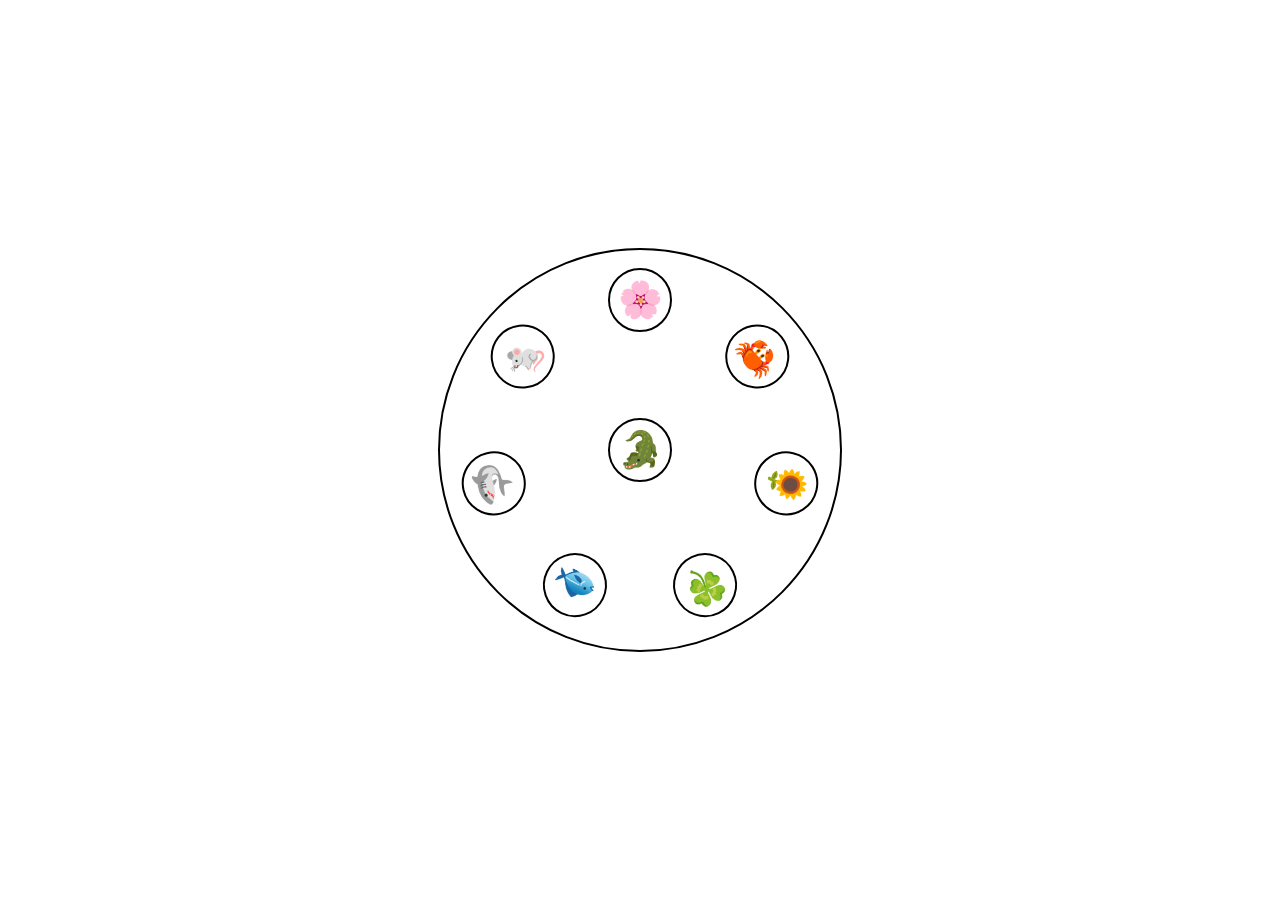
==== index.html @ b9d7c450 "initial" ====
<!DOCTYPE html>
<html lang="en">
<head>
    <meta charset="UTF-8">
    <meta name="viewport" content="width=device-width, initial-scale=1.0, maximum-scale=1.0, user-scalable=no">
    <meta name="apple-mobile-web-app-capable" content="yes">
    <!--    <link rel="apple-touch-icon" href="icon.png">-->
    <meta name="apple-mobile-web-app-status-bar-style" content="black-translucent">
    <meta name="apple-mobile-web-app-title" content="Jokkle">
    <title>Jokkle</title>
    <style>
        :root {
            color-scheme: light dark;
            font-size: max(10pt, min(4vh, 4vw));
            font-family: sans-serif;
        }

        body {
            touch-action: manipulation;
            -webkit-touch-callout: none; /* iOS Safari */
            -webkit-user-select: none; /* Safari */
            -moz-user-select: none; /* Old versions of Firefox */
            -ms-user-select: none; /* Internet Explorer/Edge */
            user-select: none;

            position: fixed;
            display: grid;
            /*grid-template-rows: 20dvh 80dvh;*/
            align-items: center;
            justify-items: center;
            height: 100dvh;
            width: 100dvw;
            margin: 0;
        }
        .circle {
            --radius: 150px;
            border: 2pt solid black;
            border-radius: 50%;

            position: relative;
            width: 400px;
            aspect-ratio: 1;
        }

        .itemSlot {
            --i: 0;

            position: absolute;
            top: 50%;
            left: 50%;

            width: 60px;
            aspect-ratio: 1;
            border-radius: 50%;
            border: 2pt solid black;
            display: grid;
            align-items: center;
            justify-items: center;

            transform:
                    translate(-50%, -50%)
                    rotate(calc(var(--i) * 360deg / 7))
                    translateY(calc(-1 * var(--radius)));
        }

        .itemSlot:nth-child(1) { --i: 0; }
        .itemSlot:nth-child(2) { --i: 1; }
        .itemSlot:nth-child(3) { --i: 2; }
        .itemSlot:nth-child(4) { --i: 3; }
        .itemSlot:nth-child(5) { --i: 4; }
        .itemSlot:nth-child(6) { --i: 5; }
        .itemSlot:nth-child(7) { --i: 6; }

        .centerSlot {
            top: 50%;
            left: 50%;
            transform: translate(-50%, -50%);
        }

        /*#cardTest {*/
        /*    border-radius: 50%;*/
        /*    border: 2pt solid black;*/

        /*    height: 500px;*/
        /*    width: 500px;*/
        /*}*/
        /*#cardTest > div {*/
        /*    position: absolute;*/
        /*    */
        /*}*/
    </style>
</head>
<body>
<div id="cardTest" class="circle">
    <div class="itemSlot"><div class="item">🌸</div></div>
    <div class="itemSlot"><div class="item">🦀</div></div>
    <div class="itemSlot"><div class="item">🌻</div></div>
    <div class="itemSlot"><div class="item">🍀</div></div>
    <div class="itemSlot"><div class="item">🐟</div></div>
    <div class="itemSlot"><div class="item">🦈</div></div>
    <div class="itemSlot"><div class="item">🐁</div></div>
    <div class="itemSlot centerSlot"><div class="item">🐊</div></div>
</div>
</body>
</html>
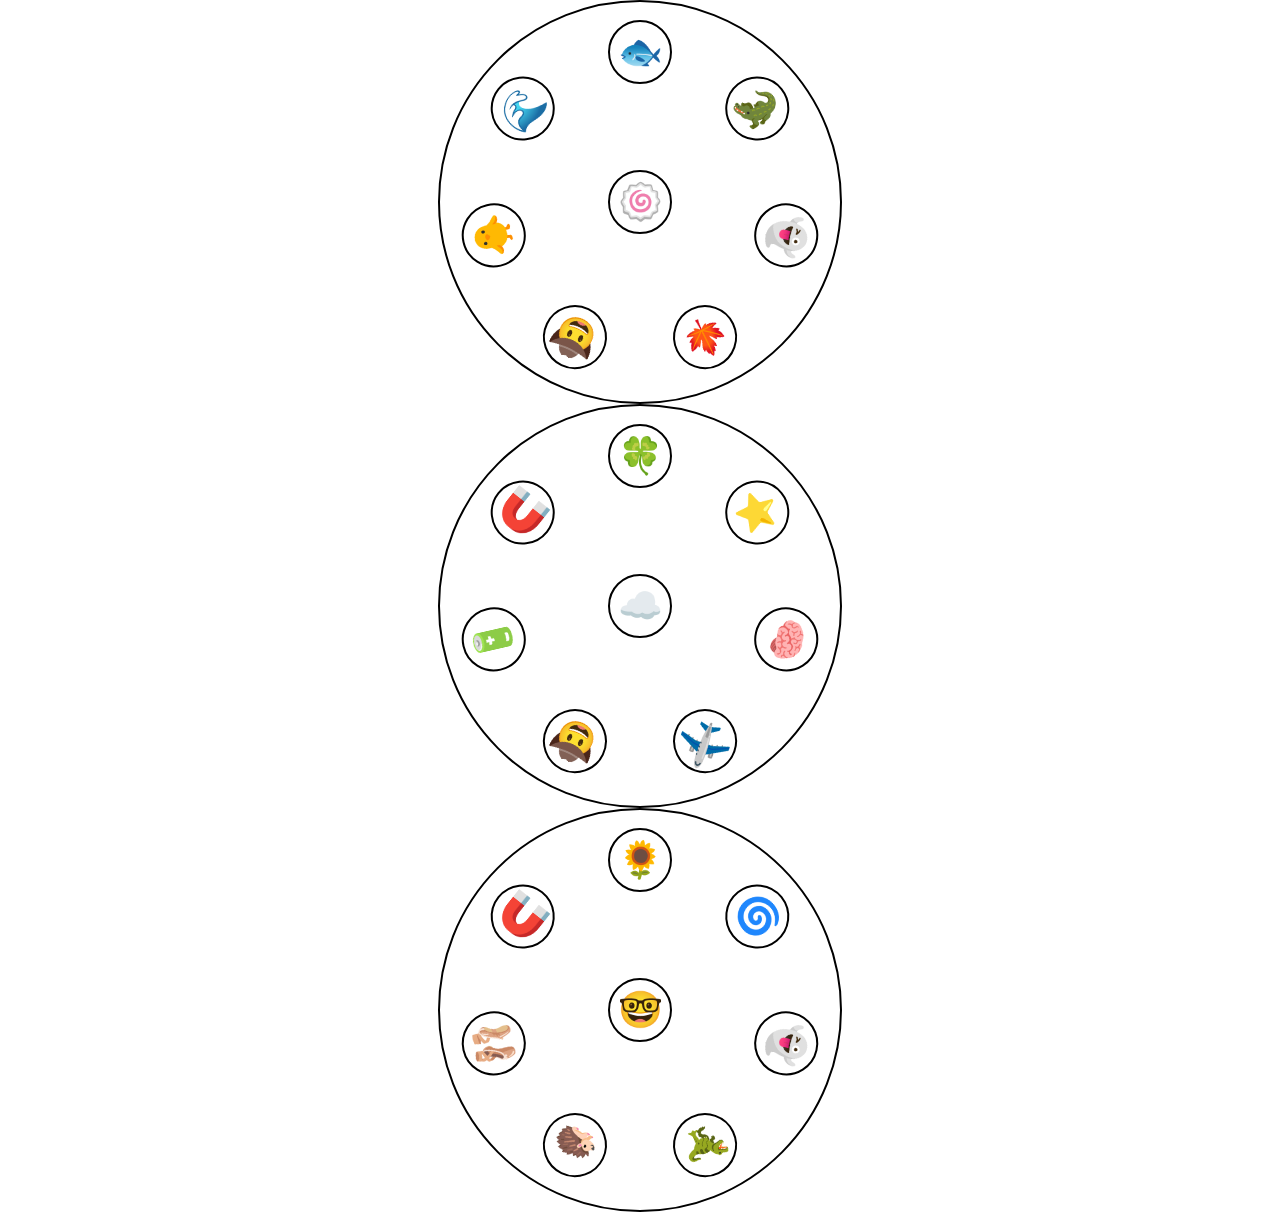
==== commit 03ac8111: "almost mvp" ====
--- a/index.html
+++ b/index.html
@@ -2,11 +2,11 @@
 <html lang="en">
 <head>
     <meta charset="UTF-8">
-    <meta name="viewport" content="width=device-width, initial-scale=1.0, maximum-scale=1.0, user-scalable=no">
-    <meta name="apple-mobile-web-app-capable" content="yes">
+    <meta content="width=device-width, initial-scale=1.0, maximum-scale=1.0, user-scalable=no" name="viewport">
+    <meta content="yes" name="apple-mobile-web-app-capable">
     <!--    <link rel="apple-touch-icon" href="icon.png">-->
-    <meta name="apple-mobile-web-app-status-bar-style" content="black-translucent">
-    <meta name="apple-mobile-web-app-title" content="Jokkle">
+    <meta content="black-translucent" name="apple-mobile-web-app-status-bar-style">
+    <meta content="Jokkle" name="apple-mobile-web-app-title">
     <title>Jokkle</title>
     <style>
         :root {
@@ -32,7 +32,8 @@
             width: 100dvw;
             margin: 0;
         }
-        .circle {
+
+        .cardSlot {
             --radius: 150px;
             border: 2pt solid black;
             border-radius: 50%;
@@ -57,19 +58,36 @@
             align-items: center;
             justify-items: center;
 
-            transform:
-                    translate(-50%, -50%)
-                    rotate(calc(var(--i) * 360deg / 7))
-                    translateY(calc(-1 * var(--radius)));
-        }
-
-        .itemSlot:nth-child(1) { --i: 0; }
-        .itemSlot:nth-child(2) { --i: 1; }
-        .itemSlot:nth-child(3) { --i: 2; }
-        .itemSlot:nth-child(4) { --i: 3; }
-        .itemSlot:nth-child(5) { --i: 4; }
-        .itemSlot:nth-child(6) { --i: 5; }
-        .itemSlot:nth-child(7) { --i: 6; }
+            transform: translate(-50%, -50%) rotate(calc(var(--i) * 360deg / 7)) translateY(calc(-1 * var(--radius)));
+        }
+
+        .itemSlot:nth-child(1) {
+            --i: 0;
+        }
+
+        .itemSlot:nth-child(2) {
+            --i: 1;
+        }
+
+        .itemSlot:nth-child(3) {
+            --i: 2;
+        }
+
+        .itemSlot:nth-child(4) {
+            --i: 3;
+        }
+
+        .itemSlot:nth-child(5) {
+            --i: 4;
+        }
+
+        .itemSlot:nth-child(6) {
+            --i: 5;
+        }
+
+        .itemSlot:nth-child(7) {
+            --i: 6;
+        }
 
         .centerSlot {
             top: 50%;
@@ -89,17 +107,305 @@
         /*    */
         /*}*/
     </style>
+    <script>
+        addEventListener("load", setup)
+        const cardCoordinate = {
+            A1: "🌷",
+            A2: "🎀",
+            A3: "🧠",
+            A4: "🐖",
+            A5: "🦩",
+            A6: "🩰",
+            A7: "💗",
+            A8: "🍥",
+
+            B1: "🦀",
+            B2: "🐞",
+            B3: "🍁",
+            B4: "🍄",
+            B5: "🚒",
+            B6: "🍓",
+            B7: "🧲",
+            B8: "🌹",
+
+            C1: "🌻",
+            C2: "⭐",
+            C3: "🎺",
+            C4: "🧸",
+            C5: "🦔",
+            C6: "🐥",
+            C7: "☀️",
+            C8: "💡",
+
+            D1: "🍀",
+            D2: "🐊",
+            D3: "🦎",
+            D4: "🦖",
+            D5: "🦆",
+            D6: "🔋",
+            D7: "🧪",
+            D8: "🐸",
+
+            E1: "🐟",
+            E2: "🌀",
+            E3: "❄️",
+            E4: "✈️",
+            E5: "🐋",
+            E6: "🪼",
+            E7: "🌊",
+            E8: "💎",
+
+            F1: "🦈",
+            F2: "📎",
+            F3: "👻",
+            F4: "🦴",
+            F5: "🐁",
+            F6: "🐧",
+            F7: "🦭",
+            F8: "☁️",
+
+            G1: "😴",
+            G2: "😭",
+            G3: "😜",
+            G4: "🥳",
+            G5: "🤠",
+            G6: "🥶",
+            G7: "😡",
+            G8: "🤓",
+
+            H0: "🦄"
+        }
+        const deckStructure = [
+            ["A1", "A2", "A3", "A4", "A5", "A6", "A7", "A8"],
+            ["B1", "G2", "D3", "C4", "F5", "E6", "B7", "A8"],
+            ["C1", "F2", "G3", "E4", "D5", "B6", "C7", "A8"],
+            ["D1", "E2", "C3", "G4", "B5", "F6", "D7", "A8"],
+            ["E1", "D2", "F3", "B3", "G5", "C6", "E7", "A8"],
+            ["F2", "C2", "B3", "D4", "E5", "G6", "F7", "A8"],
+            ["G1", "B2", "E3", "F4", "C5", "D6", "G7", "A8"],
+
+            ["A1", "B2", "B3", "B4", "B5", "B6", "B7", "B8"],
+            ["B1", "A2", "E3", "D4", "G5", "F6", "C7", "B8"],
+            ["C1", "G2", "A3", "F4", "E5", "C6", "D7", "B8"],
+            ["D1", "F2", "D3", "A4", "C5", "G6", "E7", "B8"],
+            ["E1", "E2", "G3", "C4", "A5", "D6", "F7", "B8"],
+            ["F1", "D2", "C3", "E4", "F5", "A6", "G7", "B8"],
+            ["G1", "C2", "F3", "G4", "D5", "E6", "A7", "B8"],
+
+            ["A1", "C2", "C3", "C4", "C5", "C6", "C7", "C8"],
+            ["B1", "B2", "F3", "E4", "A5", "G6", "D7", "C8"],
+            ["C1", "A2", "B3", "G4", "F5", "D6", "E7", "C8"],
+            ["D1", "G2", "E3", "B4", "D5", "A6", "F7", "C8"],
+            ["E1", "F2", "A3", "D4", "B5", "E6", "G7", "C8"],
+            ["F1", "E2", "D3", "F4", "G5", "B6", "A7", "C8"],
+            ["G1", "D2", "G3", "A4", "E5", "F6", "B7", "C8"],
+
+            ["A1", "D2", "D3", "D4", "D5", "D6", "D7", "D8"],
+            ["B1", "C2", "G3", "F4", "B5", "A6", "E7", "D8"],
+            ["C1", "B2", "C3", "A4", "G5", "E6", "F7", "D8"],
+            ["D1", "A2", "F3", "C4", "E5", "B6", "G7", "D8"],
+            ["E1", "G2", "B3", "E4", "C5", "F6", "A7", "D8"],
+            ["F1", "F2", "E3", "G4", "A5", "C6", "B7", "D8"],
+            ["G1", "E2", "A3", "B4", "F5", "G6", "C7", "D8"],
+
+            ["A1", "E2", "E3", "E4", "E5", "E6", "E7", "E8"],
+            ["B1", "D2", "A3", "G4", "C5", "B6", "F7", "E8"],
+            ["C1", "C2", "D3", "B4", "A5", "F6", "G7", "E8"],
+            ["D1", "B2", "G3", "D4", "F5", "C6", "A7", "E8"],
+            ["E1", "A2", "C3", "F4", "D5", "G6", "B7", "E8"],
+            ["F1", "G2", "F3", "A4", "B5", "D6", "C7", "E8"],
+            ["G1", "F2", "B3", "C4", "G5", "A6", "D7", "E8"],
+
+            ["A1", "F2", "F3", "F4", "F5", "F6", "F7", "F8"],
+            ["B1", "E2", "B3", "A4", "D5", "C6", "G7", "F8"],
+            ["C1", "D2", "E3", "C4", "B5", "G6", "A7", "F8"],
+            ["D1", "C2", "A3", "E4", "G5", "D6", "B7", "F8"],
+            ["E1", "B2", "D3", "G4", "E5", "A6", "C7", "F8"],
+            ["F1", "A2", "G3", "B4", "C5", "E6", "D7", "F8"],
+            ["G1", "G2", "C3", "D4", "A5", "B6", "E7", "F8"],
+
+            ["A1", "G2", "G3", "G4", "G5", "G6", "G7", "G8"],
+            ["B1", "F2", "C3", "B4", "E5", "D6", "A7", "G8"],
+            ["C1", "E2", "F3", "D4", "C5", "A6", "B7", "G8"],
+            ["D1", "D2", "B3", "F4", "A5", "E6", "C7", "G8"],
+            ["E1", "C2", "E3", "A4", "F5", "B6", "D7", "G8"],
+            ["F1", "B2", "A3", "C4", "D5", "F6", "E7", "G8"],
+            ["G1", "A2", "D3", "E4", "F5", "C6", "E7", "G8"],
+
+            ["A1", "B1", "C1", "D1", "E1", "F1", "G1", "H0"],
+            ["A2", "B2", "C2", "D2", "E2", "F2", "G2", "H0"],
+            ["A3", "B3", "C3", "D3", "E3", "F3", "G3", "H0"],
+            ["A4", "B4", "C4", "D4", "E4", "F4", "G4", "H0"],
+            ["A5", "B5", "C5", "D5", "E5", "F5", "G5", "H0"],
+            ["A6", "B6", "C6", "D6", "E6", "F6", "G6", "H0"],
+            ["A7", "B7", "C7", "D7", "E7", "F7", "G7", "H0"],
+            ["A8", "B8", "C8", "D8", "E8", "F8", "G8", "H0"]
+        ]
+
+        const playerCards = 5, playerCount = 2
+
+        let gameDeck = [], centerCard = [], players = []
+
+        function checkMatch() {
+            // For each card, check if there is a match with every other card. If there is not a match, report back.
+            deckStructure.forEach((card, index) => {
+                console.log("Checking card " + index)
+                if (!deckStructure.some(otherCard => otherCard.some(item => card.includes(item)))) console.log(card)
+            })
+        }
+
+        function shuffled(array) {
+            const clone = [...array];
+            for (let i = clone.length - 1; i > 0; i--) {
+                const j = Math.floor(Math.random() * (i + 1));
+                [clone[i], clone[j]] = [clone[j], clone[i]];
+            }
+            return clone;
+        }
+
+        function drawCard(fromDeck) {
+            return fromDeck.splice(-1, 1)[0]
+        }
+
+        function setup() {
+            //Shuffle deck
+            gameDeck = shuffled(deckStructure).map(card => card.map(key => cardCoordinate[key]))
+            //Draw card for center
+            centerCard = drawCard(gameDeck)
+            //Distribute cards to players
+            for (let i = 0; i < playerCount; i++) {
+                players.push(new Player(i + 1))
+                for (let j = 0; j < playerCards; j++) {
+                    players[i].deck.push(drawCard(gameDeck))
+                }
+            }
+
+            //Display center card
+            displayCard(centerCard, document.getElementById("center"))
+            //Display player cards
+            players.forEach(player => displayCard(drawCard(player.deck), player.cardSlot))
+        }
+
+        function displayCard(card, slot) { //Render the specified card in the specified location
+            const itemSlots = [...slot.children];
+            console.log(card)
+            itemSlots.forEach((slot, index) => slot.innerText = card[index])
+        }
+
+        class Player {
+            constructor(id) {
+                this.deck = []
+                //Populate the player deck
+                for (let i = 0; i < playerCards; i++) {
+                    this.deck.push(drawCard(gameDeck))
+                }
+                this.card = []
+                this.id = id
+                this.cardSlot = document.getElementById("player" + this.id)
+                // Add touch targets
+                this.itemSlots = [...this.cardSlot.children];
+                this.itemSlots.forEach(div => div.addEventListener("pointerdown", () => this.pressedItem(div)))
+            }
+
+            pressedItem(item) {
+                //check if the item pressed matches any on the center card
+                console.log(item.innerText)
+                // If it does match, place the player card in the center and draw a new card from the player deck
+                if (centerCard.some((emoji) => emoji === item.innerText)) {
+
+                }
+            }
+        }
+    </script>
 </head>
 <body>
-<div id="cardTest" class="circle">
-    <div class="itemSlot"><div class="item">🌸</div></div>
-    <div class="itemSlot"><div class="item">🦀</div></div>
-    <div class="itemSlot"><div class="item">🌻</div></div>
-    <div class="itemSlot"><div class="item">🍀</div></div>
-    <div class="itemSlot"><div class="item">🐟</div></div>
-    <div class="itemSlot"><div class="item">🦈</div></div>
-    <div class="itemSlot"><div class="item">🐁</div></div>
-    <div class="itemSlot centerSlot"><div class="item">🐊</div></div>
+<div class="cardSlot" id="player1">
+    <div class="itemSlot">
+        <div class="item">🌸</div>
+    </div>
+    <div class="itemSlot">
+        <div class="item">🦀</div>
+    </div>
+    <div class="itemSlot">
+        <div class="item">🌻</div>
+    </div>
+    <div class="itemSlot">
+        <div class="item">🍀</div>
+    </div>
+    <div class="itemSlot">
+        <div class="item">🐟</div>
+    </div>
+    <div class="itemSlot">
+        <div class="item">🦈</div>
+    </div>
+    <div class="itemSlot">
+        <div class="item">🐁</div>
+    </div>
+    <div class="itemSlot centerSlot">
+        <div class="item">🐊</div>
+    </div>
 </div>
+<div class="cardSlot" id="center">
+    <div class="itemSlot">
+        <div class="item">🌸</div>
+    </div>
+    <div class="itemSlot">
+        <div class="item">🦀</div>
+    </div>
+    <div class="itemSlot">
+        <div class="item">🌻</div>
+    </div>
+    <div class="itemSlot">
+        <div class="item">🍀</div>
+    </div>
+    <div class="itemSlot">
+        <div class="item">🐟</div>
+    </div>
+    <div class="itemSlot">
+        <div class="item">🦈</div>
+    </div>
+    <div class="itemSlot">
+        <div class="item">🐁</div>
+    </div>
+    <div class="itemSlot centerSlot">
+        <div class="item">🐊</div>
+    </div>
+</div>
+<div class="cardSlot" id="player2">
+    <div class="itemSlot">
+        <div class="item">🌸</div>
+    </div>
+    <div class="itemSlot">
+        <div class="item">🦀</div>
+    </div>
+    <div class="itemSlot">
+        <div class="item">🌻</div>
+    </div>
+    <div class="itemSlot">
+        <div class="item">🍀</div>
+    </div>
+    <div class="itemSlot">
+        <div class="item">🐟</div>
+    </div>
+    <div class="itemSlot">
+        <div class="item">🦈</div>
+    </div>
+    <div class="itemSlot">
+        <div class="item">🐁</div>
+    </div>
+    <div class="itemSlot centerSlot">
+        <div class="item">🐊</div>
+    </div>
+</div>
+<!--<div class="circle" id="cardTest">-->
+<!--    <div class="itemSlot"><div class="item">🌸</div></div>-->
+<!--    <div class="itemSlot"><div class="item">🦀</div></div>-->
+<!--    <div class="itemSlot"><div class="item">🌻</div></div>-->
+<!--    <div class="itemSlot"><div class="item">🍀</div></div>-->
+<!--    <div class="itemSlot"><div class="item">🐟</div></div>-->
+<!--    <div class="itemSlot"><div class="item">🦈</div></div>-->
+<!--    <div class="itemSlot"><div class="item">🐁</div></div>-->
+<!--    <div class="itemSlot centerSlot"><div class="item">🐊</div></div>-->
+<!--</div>-->
 </body>
 </html>
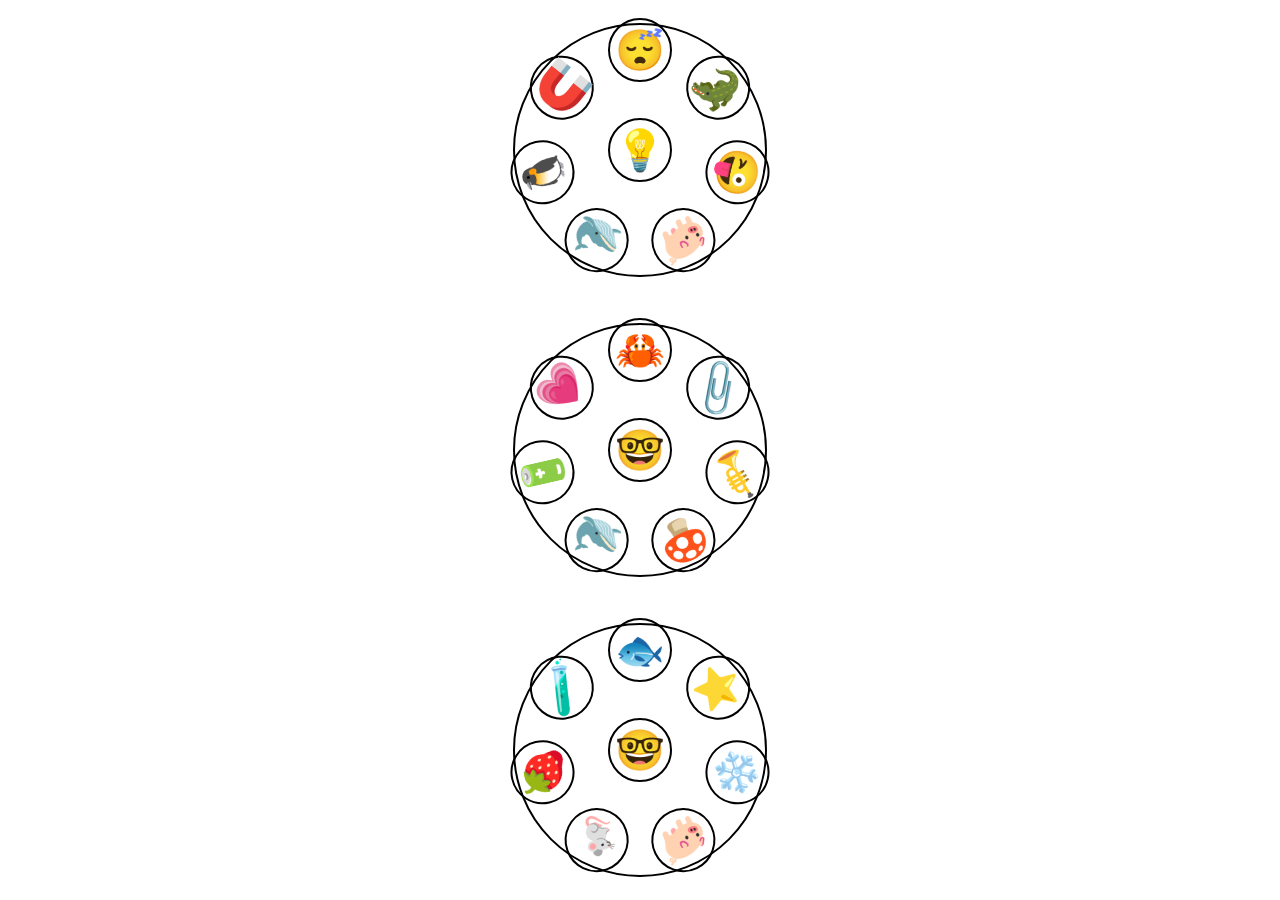
==== commit 7902cea1: "mvp code, needs on-device testing" ====
--- a/index.html
+++ b/index.html
@@ -11,7 +11,7 @@
     <style>
         :root {
             color-scheme: light dark;
-            font-size: max(10pt, min(4vh, 4vw));
+            font-size: max(30pt, min(4vh, 4vw));
             font-family: sans-serif;
         }
 
@@ -34,12 +34,12 @@
         }
 
         .cardSlot {
-            --radius: 150px;
+            --radius: 100px;
             border: 2pt solid black;
             border-radius: 50%;
 
             position: relative;
-            width: 400px;
+            width: 250px;
             aspect-ratio: 1;
         }
 
@@ -242,7 +242,7 @@
             ["A8", "B8", "C8", "D8", "E8", "F8", "G8", "H0"]
         ]
 
-        const playerCards = 5, playerCount = 2
+        const playerCards = 10, playerCount = 2
 
         let gameDeck = [], centerCard = [], players = []
 
@@ -263,7 +263,7 @@
             return clone;
         }
 
-        function drawCard(fromDeck) {
+        function drawCardFrom(fromDeck) {
             return fromDeck.splice(-1, 1)[0]
         }
 
@@ -271,19 +271,14 @@
             //Shuffle deck
             gameDeck = shuffled(deckStructure).map(card => card.map(key => cardCoordinate[key]))
             //Draw card for center
-            centerCard = drawCard(gameDeck)
-            //Distribute cards to players
+            centerCard = drawCardFrom(gameDeck)
+            //Create players
             for (let i = 0; i < playerCount; i++) {
                 players.push(new Player(i + 1))
-                for (let j = 0; j < playerCards; j++) {
-                    players[i].deck.push(drawCard(gameDeck))
-                }
             }
 
             //Display center card
             displayCard(centerCard, document.getElementById("center"))
-            //Display player cards
-            players.forEach(player => displayCard(drawCard(player.deck), player.cardSlot))
         }
 
         function displayCard(card, slot) { //Render the specified card in the specified location
@@ -297,14 +292,15 @@
                 this.deck = []
                 //Populate the player deck
                 for (let i = 0; i < playerCards; i++) {
-                    this.deck.push(drawCard(gameDeck))
+                    this.deck.push(drawCardFrom(gameDeck))
                 }
-                this.card = []
+                this.card = drawCardFrom(this.deck)
                 this.id = id
                 this.cardSlot = document.getElementById("player" + this.id)
                 // Add touch targets
                 this.itemSlots = [...this.cardSlot.children];
                 this.itemSlots.forEach(div => div.addEventListener("pointerdown", () => this.pressedItem(div)))
+                displayCard(this.card,this.cardSlot)
             }
 
             pressedItem(item) {
@@ -312,7 +308,15 @@
                 console.log(item.innerText)
                 // If it does match, place the player card in the center and draw a new card from the player deck
                 if (centerCard.some((emoji) => emoji === item.innerText)) {
-
+                    centerCard = this.card
+                    //Display center card
+                    displayCard(centerCard, document.getElementById("center"))
+                    //Check if player has won the game
+                    if (this.deck.length === 0) window.alert("Player "+this.id+" won!")
+                    //Draw new player card
+                    this.card = drawCardFrom(this.deck)
+                    //Display new card
+                    displayCard(this.card,this.cardSlot)
                 }
             }
         }
@@ -397,15 +401,5 @@
         <div class="item">🐊</div>
     </div>
 </div>
-<!--<div class="circle" id="cardTest">-->
-<!--    <div class="itemSlot"><div class="item">🌸</div></div>-->
-<!--    <div class="itemSlot"><div class="item">🦀</div></div>-->
-<!--    <div class="itemSlot"><div class="item">🌻</div></div>-->
-<!--    <div class="itemSlot"><div class="item">🍀</div></div>-->
-<!--    <div class="itemSlot"><div class="item">🐟</div></div>-->
-<!--    <div class="itemSlot"><div class="item">🦈</div></div>-->
-<!--    <div class="itemSlot"><div class="item">🐁</div></div>-->
-<!--    <div class="itemSlot centerSlot"><div class="item">🐊</div></div>-->
-<!--</div>-->
 </body>
 </html>
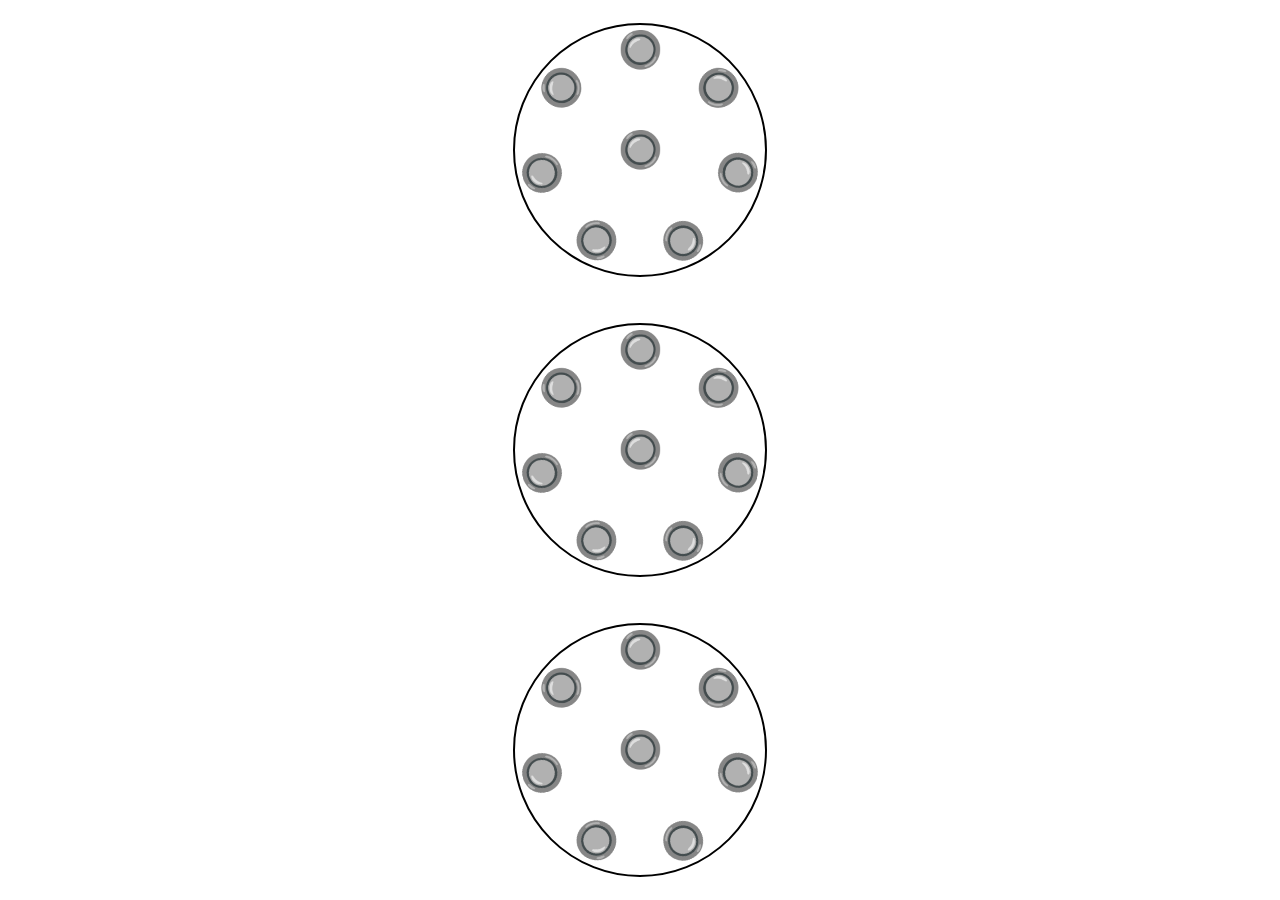
==== commit c855cd56: "mvp solo, duo broken" ====
--- a/index.html
+++ b/index.html
@@ -8,397 +8,90 @@
     <meta content="black-translucent" name="apple-mobile-web-app-status-bar-style">
     <meta content="Jokkle" name="apple-mobile-web-app-title">
     <title>Jokkle</title>
-    <style>
-        :root {
-            color-scheme: light dark;
-            font-size: max(30pt, min(4vh, 4vw));
-            font-family: sans-serif;
-        }
-
-        body {
-            touch-action: manipulation;
-            -webkit-touch-callout: none; /* iOS Safari */
-            -webkit-user-select: none; /* Safari */
-            -moz-user-select: none; /* Old versions of Firefox */
-            -ms-user-select: none; /* Internet Explorer/Edge */
-            user-select: none;
-
-            position: fixed;
-            display: grid;
-            /*grid-template-rows: 20dvh 80dvh;*/
-            align-items: center;
-            justify-items: center;
-            height: 100dvh;
-            width: 100dvw;
-            margin: 0;
-        }
-
-        .cardSlot {
-            --radius: 100px;
-            border: 2pt solid black;
-            border-radius: 50%;
-
-            position: relative;
-            width: 250px;
-            aspect-ratio: 1;
-        }
-
-        .itemSlot {
-            --i: 0;
-
-            position: absolute;
-            top: 50%;
-            left: 50%;
-
-            width: 60px;
-            aspect-ratio: 1;
-            border-radius: 50%;
-            border: 2pt solid black;
-            display: grid;
-            align-items: center;
-            justify-items: center;
-
-            transform: translate(-50%, -50%) rotate(calc(var(--i) * 360deg / 7)) translateY(calc(-1 * var(--radius)));
-        }
-
-        .itemSlot:nth-child(1) {
-            --i: 0;
-        }
-
-        .itemSlot:nth-child(2) {
-            --i: 1;
-        }
-
-        .itemSlot:nth-child(3) {
-            --i: 2;
-        }
-
-        .itemSlot:nth-child(4) {
-            --i: 3;
-        }
-
-        .itemSlot:nth-child(5) {
-            --i: 4;
-        }
-
-        .itemSlot:nth-child(6) {
-            --i: 5;
-        }
-
-        .itemSlot:nth-child(7) {
-            --i: 6;
-        }
-
-        .centerSlot {
-            top: 50%;
-            left: 50%;
-            transform: translate(-50%, -50%);
-        }
-
-        /*#cardTest {*/
-        /*    border-radius: 50%;*/
-        /*    border: 2pt solid black;*/
-
-        /*    height: 500px;*/
-        /*    width: 500px;*/
-        /*}*/
-        /*#cardTest > div {*/
-        /*    position: absolute;*/
-        /*    */
-        /*}*/
-    </style>
+    <script src="script.js"></script>
     <script>
+        const playerCards = 20, playerCount = 2
         addEventListener("load", setup)
-        const cardCoordinate = {
-            A1: "🌷",
-            A2: "🎀",
-            A3: "🧠",
-            A4: "🐖",
-            A5: "🦩",
-            A6: "🩰",
-            A7: "💗",
-            A8: "🍥",
-
-            B1: "🦀",
-            B2: "🐞",
-            B3: "🍁",
-            B4: "🍄",
-            B5: "🚒",
-            B6: "🍓",
-            B7: "🧲",
-            B8: "🌹",
-
-            C1: "🌻",
-            C2: "⭐",
-            C3: "🎺",
-            C4: "🧸",
-            C5: "🦔",
-            C6: "🐥",
-            C7: "☀️",
-            C8: "💡",
-
-            D1: "🍀",
-            D2: "🐊",
-            D3: "🦎",
-            D4: "🦖",
-            D5: "🦆",
-            D6: "🔋",
-            D7: "🧪",
-            D8: "🐸",
-
-            E1: "🐟",
-            E2: "🌀",
-            E3: "❄️",
-            E4: "✈️",
-            E5: "🐋",
-            E6: "🪼",
-            E7: "🌊",
-            E8: "💎",
-
-            F1: "🦈",
-            F2: "📎",
-            F3: "👻",
-            F4: "🦴",
-            F5: "🐁",
-            F6: "🐧",
-            F7: "🦭",
-            F8: "☁️",
-
-            G1: "😴",
-            G2: "😭",
-            G3: "😜",
-            G4: "🥳",
-            G5: "🤠",
-            G6: "🥶",
-            G7: "😡",
-            G8: "🤓",
-
-            H0: "🦄"
-        }
-        const deckStructure = [
-            ["A1", "A2", "A3", "A4", "A5", "A6", "A7", "A8"],
-            ["B1", "G2", "D3", "C4", "F5", "E6", "B7", "A8"],
-            ["C1", "F2", "G3", "E4", "D5", "B6", "C7", "A8"],
-            ["D1", "E2", "C3", "G4", "B5", "F6", "D7", "A8"],
-            ["E1", "D2", "F3", "B3", "G5", "C6", "E7", "A8"],
-            ["F2", "C2", "B3", "D4", "E5", "G6", "F7", "A8"],
-            ["G1", "B2", "E3", "F4", "C5", "D6", "G7", "A8"],
-
-            ["A1", "B2", "B3", "B4", "B5", "B6", "B7", "B8"],
-            ["B1", "A2", "E3", "D4", "G5", "F6", "C7", "B8"],
-            ["C1", "G2", "A3", "F4", "E5", "C6", "D7", "B8"],
-            ["D1", "F2", "D3", "A4", "C5", "G6", "E7", "B8"],
-            ["E1", "E2", "G3", "C4", "A5", "D6", "F7", "B8"],
-            ["F1", "D2", "C3", "E4", "F5", "A6", "G7", "B8"],
-            ["G1", "C2", "F3", "G4", "D5", "E6", "A7", "B8"],
-
-            ["A1", "C2", "C3", "C4", "C5", "C6", "C7", "C8"],
-            ["B1", "B2", "F3", "E4", "A5", "G6", "D7", "C8"],
-            ["C1", "A2", "B3", "G4", "F5", "D6", "E7", "C8"],
-            ["D1", "G2", "E3", "B4", "D5", "A6", "F7", "C8"],
-            ["E1", "F2", "A3", "D4", "B5", "E6", "G7", "C8"],
-            ["F1", "E2", "D3", "F4", "G5", "B6", "A7", "C8"],
-            ["G1", "D2", "G3", "A4", "E5", "F6", "B7", "C8"],
-
-            ["A1", "D2", "D3", "D4", "D5", "D6", "D7", "D8"],
-            ["B1", "C2", "G3", "F4", "B5", "A6", "E7", "D8"],
-            ["C1", "B2", "C3", "A4", "G5", "E6", "F7", "D8"],
-            ["D1", "A2", "F3", "C4", "E5", "B6", "G7", "D8"],
-            ["E1", "G2", "B3", "E4", "C5", "F6", "A7", "D8"],
-            ["F1", "F2", "E3", "G4", "A5", "C6", "B7", "D8"],
-            ["G1", "E2", "A3", "B4", "F5", "G6", "C7", "D8"],
-
-            ["A1", "E2", "E3", "E4", "E5", "E6", "E7", "E8"],
-            ["B1", "D2", "A3", "G4", "C5", "B6", "F7", "E8"],
-            ["C1", "C2", "D3", "B4", "A5", "F6", "G7", "E8"],
-            ["D1", "B2", "G3", "D4", "F5", "C6", "A7", "E8"],
-            ["E1", "A2", "C3", "F4", "D5", "G6", "B7", "E8"],
-            ["F1", "G2", "F3", "A4", "B5", "D6", "C7", "E8"],
-            ["G1", "F2", "B3", "C4", "G5", "A6", "D7", "E8"],
-
-            ["A1", "F2", "F3", "F4", "F5", "F6", "F7", "F8"],
-            ["B1", "E2", "B3", "A4", "D5", "C6", "G7", "F8"],
-            ["C1", "D2", "E3", "C4", "B5", "G6", "A7", "F8"],
-            ["D1", "C2", "A3", "E4", "G5", "D6", "B7", "F8"],
-            ["E1", "B2", "D3", "G4", "E5", "A6", "C7", "F8"],
-            ["F1", "A2", "G3", "B4", "C5", "E6", "D7", "F8"],
-            ["G1", "G2", "C3", "D4", "A5", "B6", "E7", "F8"],
-
-            ["A1", "G2", "G3", "G4", "G5", "G6", "G7", "G8"],
-            ["B1", "F2", "C3", "B4", "E5", "D6", "A7", "G8"],
-            ["C1", "E2", "F3", "D4", "C5", "A6", "B7", "G8"],
-            ["D1", "D2", "B3", "F4", "A5", "E6", "C7", "G8"],
-            ["E1", "C2", "E3", "A4", "F5", "B6", "D7", "G8"],
-            ["F1", "B2", "A3", "C4", "D5", "F6", "E7", "G8"],
-            ["G1", "A2", "D3", "E4", "F5", "C6", "E7", "G8"],
-
-            ["A1", "B1", "C1", "D1", "E1", "F1", "G1", "H0"],
-            ["A2", "B2", "C2", "D2", "E2", "F2", "G2", "H0"],
-            ["A3", "B3", "C3", "D3", "E3", "F3", "G3", "H0"],
-            ["A4", "B4", "C4", "D4", "E4", "F4", "G4", "H0"],
-            ["A5", "B5", "C5", "D5", "E5", "F5", "G5", "H0"],
-            ["A6", "B6", "C6", "D6", "E6", "F6", "G6", "H0"],
-            ["A7", "B7", "C7", "D7", "E7", "F7", "G7", "H0"],
-            ["A8", "B8", "C8", "D8", "E8", "F8", "G8", "H0"]
-        ]
-
-        const playerCards = 10, playerCount = 2
-
-        let gameDeck = [], centerCard = [], players = []
-
-        function checkMatch() {
-            // For each card, check if there is a match with every other card. If there is not a match, report back.
-            deckStructure.forEach((card, index) => {
-                console.log("Checking card " + index)
-                if (!deckStructure.some(otherCard => otherCard.some(item => card.includes(item)))) console.log(card)
-            })
-        }
-
-        function shuffled(array) {
-            const clone = [...array];
-            for (let i = clone.length - 1; i > 0; i--) {
-                const j = Math.floor(Math.random() * (i + 1));
-                [clone[i], clone[j]] = [clone[j], clone[i]];
-            }
-            return clone;
-        }
-
-        function drawCardFrom(fromDeck) {
-            return fromDeck.splice(-1, 1)[0]
-        }
-
-        function setup() {
-            //Shuffle deck
-            gameDeck = shuffled(deckStructure).map(card => card.map(key => cardCoordinate[key]))
-            //Draw card for center
-            centerCard = drawCardFrom(gameDeck)
-            //Create players
-            for (let i = 0; i < playerCount; i++) {
-                players.push(new Player(i + 1))
-            }
-
-            //Display center card
-            displayCard(centerCard, document.getElementById("center"))
-        }
-
-        function displayCard(card, slot) { //Render the specified card in the specified location
-            const itemSlots = [...slot.children];
-            console.log(card)
-            itemSlots.forEach((slot, index) => slot.innerText = card[index])
-        }
-
-        class Player {
-            constructor(id) {
-                this.deck = []
-                //Populate the player deck
-                for (let i = 0; i < playerCards; i++) {
-                    this.deck.push(drawCardFrom(gameDeck))
-                }
-                this.card = drawCardFrom(this.deck)
-                this.id = id
-                this.cardSlot = document.getElementById("player" + this.id)
-                // Add touch targets
-                this.itemSlots = [...this.cardSlot.children];
-                this.itemSlots.forEach(div => div.addEventListener("pointerdown", () => this.pressedItem(div)))
-                displayCard(this.card,this.cardSlot)
-            }
-
-            pressedItem(item) {
-                //check if the item pressed matches any on the center card
-                console.log(item.innerText)
-                // If it does match, place the player card in the center and draw a new card from the player deck
-                if (centerCard.some((emoji) => emoji === item.innerText)) {
-                    centerCard = this.card
-                    //Display center card
-                    displayCard(centerCard, document.getElementById("center"))
-                    //Check if player has won the game
-                    if (this.deck.length === 0) window.alert("Player "+this.id+" won!")
-                    //Draw new player card
-                    this.card = drawCardFrom(this.deck)
-                    //Display new card
-                    displayCard(this.card,this.cardSlot)
-                }
-            }
-        }
     </script>
+    <link rel="stylesheet" href="style.css">
 </head>
 <body>
 <div class="cardSlot" id="player1">
     <div class="itemSlot">
-        <div class="item">🌸</div>
+        <div class="item">🔘</div>
     </div>
     <div class="itemSlot">
-        <div class="item">🦀</div>
+        <div class="item">🔘</div>
     </div>
     <div class="itemSlot">
-        <div class="item">🌻</div>
+        <div class="item">🔘</div>
     </div>
     <div class="itemSlot">
-        <div class="item">🍀</div>
+        <div class="item">🔘</div>
     </div>
     <div class="itemSlot">
-        <div class="item">🐟</div>
+        <div class="item">🔘</div>
     </div>
     <div class="itemSlot">
-        <div class="item">🦈</div>
+        <div class="item">🔘</div>
     </div>
     <div class="itemSlot">
-        <div class="item">🐁</div>
+        <div class="item">🔘</div>
     </div>
     <div class="itemSlot centerSlot">
-        <div class="item">🐊</div>
+        <div class="item">🔘</div>
     </div>
 </div>
 <div class="cardSlot" id="center">
     <div class="itemSlot">
-        <div class="item">🌸</div>
+        <div class="item">🔘</div>
     </div>
     <div class="itemSlot">
-        <div class="item">🦀</div>
+        <div class="item">🔘</div>
     </div>
     <div class="itemSlot">
-        <div class="item">🌻</div>
+        <div class="item">🔘</div>
     </div>
     <div class="itemSlot">
-        <div class="item">🍀</div>
+        <div class="item">🔘</div>
     </div>
     <div class="itemSlot">
-        <div class="item">🐟</div>
+        <div class="item">🔘</div>
     </div>
     <div class="itemSlot">
-        <div class="item">🦈</div>
+        <div class="item">🔘</div>
     </div>
     <div class="itemSlot">
-        <div class="item">🐁</div>
+        <div class="item">🔘</div>
     </div>
     <div class="itemSlot centerSlot">
-        <div class="item">🐊</div>
+        <div class="item">🔘</div>
     </div>
 </div>
 <div class="cardSlot" id="player2">
     <div class="itemSlot">
-        <div class="item">🌸</div>
+        <div class="item">🔘</div>
     </div>
     <div class="itemSlot">
-        <div class="item">🦀</div>
+        <div class="item">🔘</div>
     </div>
     <div class="itemSlot">
-        <div class="item">🌻</div>
+        <div class="item">🔘</div>
     </div>
     <div class="itemSlot">
-        <div class="item">🍀</div>
+        <div class="item">🔘</div>
     </div>
     <div class="itemSlot">
-        <div class="item">🐟</div>
+        <div class="item">🔘</div>
     </div>
     <div class="itemSlot">
-        <div class="item">🦈</div>
+        <div class="item">🔘</div>
     </div>
     <div class="itemSlot">
-        <div class="item">🐁</div>
+        <div class="item">🔘</div>
     </div>
     <div class="itemSlot centerSlot">
-        <div class="item">🐊</div>
+        <div class="item">🔘</div>
     </div>
 </div>
 </body>
--- a/style.css
+++ b/style.css
@@ -0,0 +1,89 @@
+
+:root {
+    color-scheme: light dark;
+    font-size: max(20pt, min(4vh, 4vw));
+    font-family: sans-serif;
+}
+
+body {
+    touch-action: manipulation;
+    -webkit-touch-callout: none; /* iOS Safari */
+    -webkit-user-select: none; /* Safari */
+    -moz-user-select: none; /* Old versions of Firefox */
+    -ms-user-select: none; /* Internet Explorer/Edge */
+    user-select: none;
+
+    position: fixed;
+    display: grid;
+    /*grid-template-rows: 20dvh 80dvh;*/
+    align-items: center;
+    justify-items: center;
+    height: 100dvh;
+    width: 100dvw;
+    margin: 0;
+}
+
+.cardSlot {
+    --radius: 100px;
+    border: 2pt solid black;
+    border-radius: 50%;
+
+    position: relative;
+    width: 250px;
+    aspect-ratio: 1;
+}
+#center {
+    pointer-events: none;
+}
+
+.itemSlot {
+    --i: 0;
+
+    position: absolute;
+    top: 50%;
+    left: 50%;
+
+    width: 60px;
+    aspect-ratio: 1;
+    border-radius: 50%;
+    /*border: 2pt solid black;*/
+    display: grid;
+    align-items: center;
+    justify-items: center;
+
+    transform: translate(-50%, -50%) rotate(calc(var(--i) * 360deg / 7)) translateY(calc(-1 * var(--radius)));
+}
+
+.itemSlot:nth-child(1) {
+    --i: 0;
+}
+
+.itemSlot:nth-child(2) {
+    --i: 1;
+}
+
+.itemSlot:nth-child(3) {
+    --i: 2;
+}
+
+.itemSlot:nth-child(4) {
+    --i: 3;
+}
+
+.itemSlot:nth-child(5) {
+    --i: 4;
+}
+
+.itemSlot:nth-child(6) {
+    --i: 5;
+}
+
+.itemSlot:nth-child(7) {
+    --i: 6;
+}
+
+.itemSlot:nth-child(8) {
+    top: 50%;
+    left: 50%;
+    transform: translate(-50%, -50%);
+}
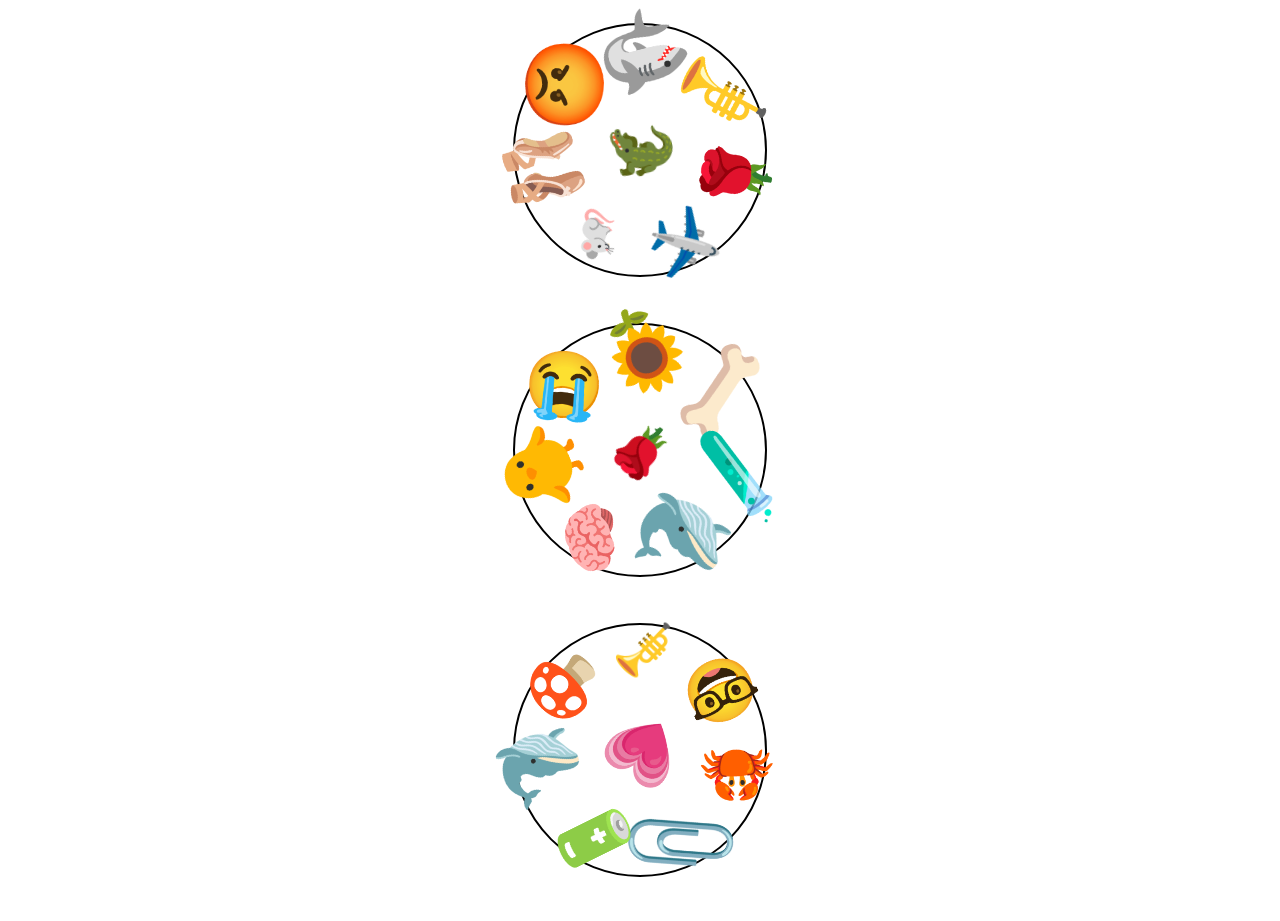
==== commit b20217c7: "duo MVP cards fixed" ====
--- a/index.html
+++ b/index.html
@@ -12,6 +12,10 @@
     <script>
         const playerCards = 20, playerCount = 2
         addEventListener("load", setup)
+        function setup() {
+            reset()
+            //TODO: Define proper win state
+        }
     </script>
     <link rel="stylesheet" href="style.css">
 </head>
--- a/style.css
+++ b/style.css
@@ -50,6 +50,7 @@
     display: grid;
     align-items: center;
     justify-items: center;
+    font-size: 1.5em;
 
     transform: translate(-50%, -50%) rotate(calc(var(--i) * 360deg / 7)) translateY(calc(-1 * var(--radius)));
 }
